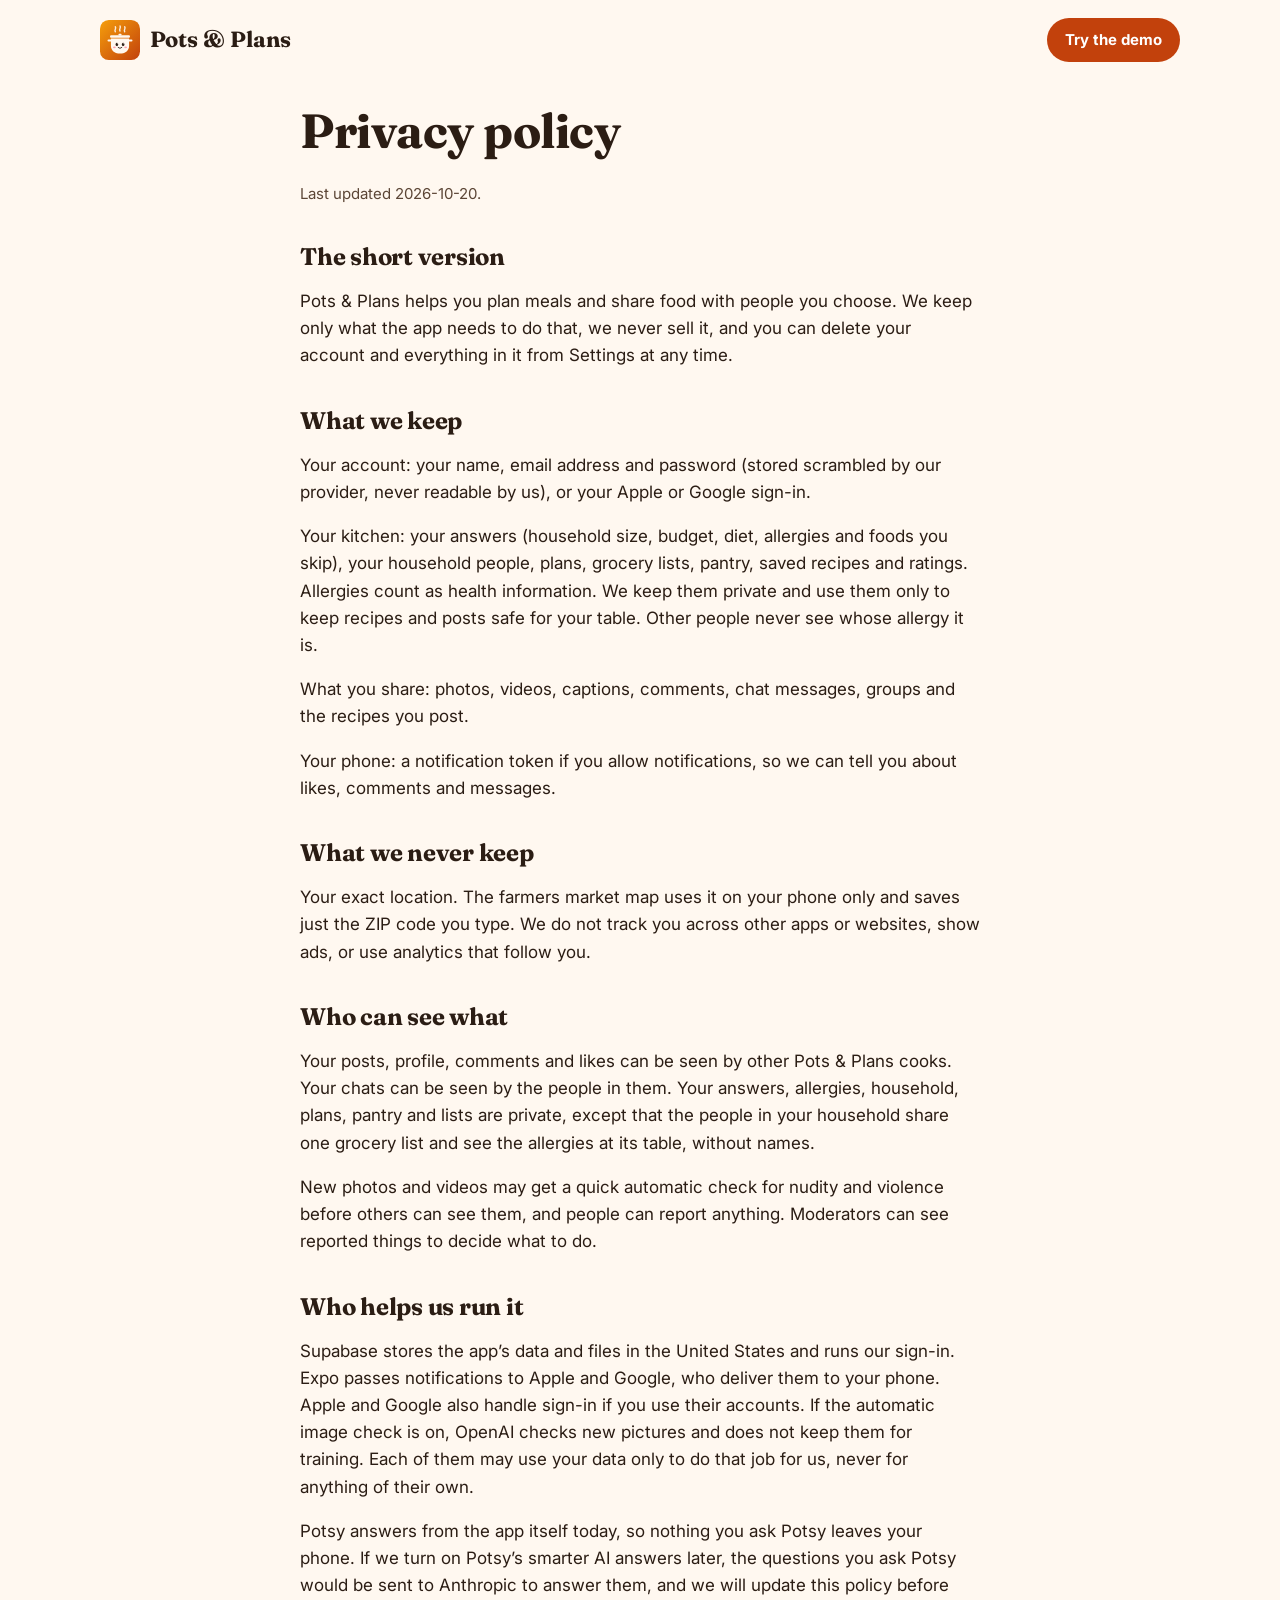
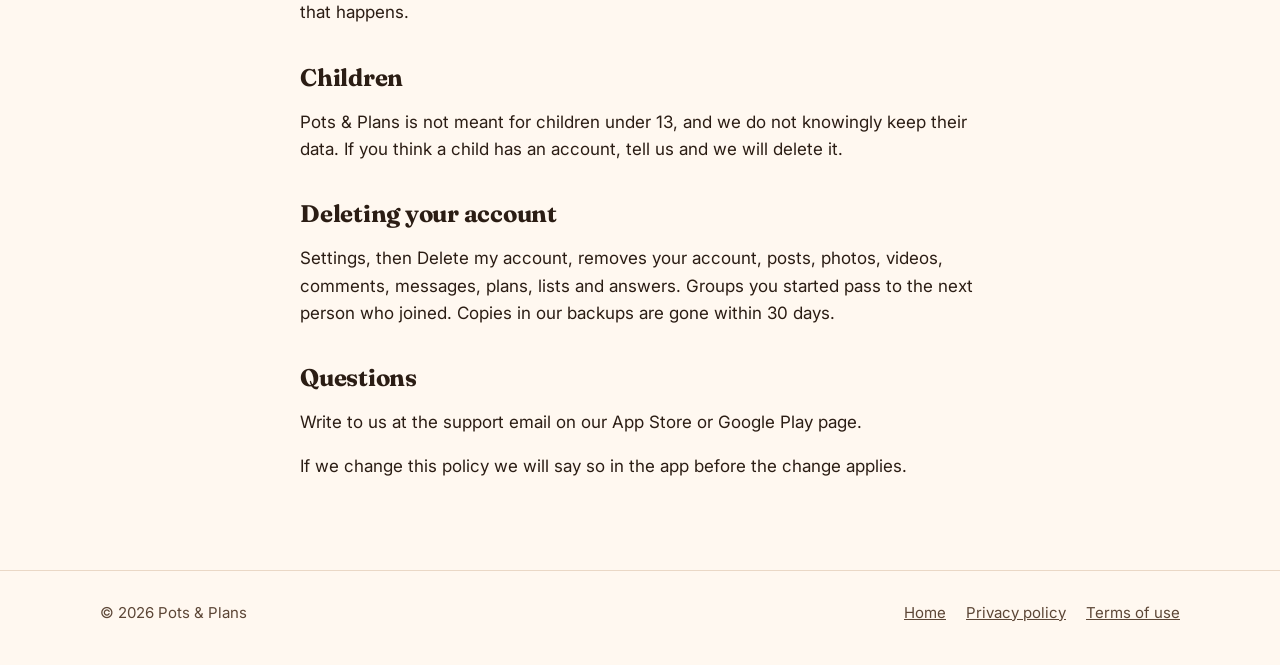
==== privacy/index.html @ 4e40d7f4 "Pots & Plans website: landing page, privacy, terms Co-Authored-By: Claude Opus 5.5 <noreply@anthropi" ====
<!doctype html>
<html lang="en">
<head>
  <meta charset="utf-8">
  <meta name="viewport" content="width=device-width, initial-scale=1">
  <title>Privacy policy | Pots &amp; Plans</title>
  <meta name="description" content="The Pots &amp; Plans privacy policy.">
  <meta name="theme-color" content="#c2410c">
  <link rel="icon" href="/favicon.png">
  <link rel="apple-touch-icon" href="/apple-touch-icon.png">
  <link rel="preconnect" href="https://fonts.googleapis.com">
  <link rel="preconnect" href="https://fonts.gstatic.com" crossorigin>
  <link href="https://fonts.googleapis.com/css2?family=Fraunces:opsz,wght@9..144,600;9..144,700&family=Inter:wght@400;600;700&display=swap" rel="stylesheet">
  <link rel="stylesheet" href="/style.css">
</head>
<body>
  <header class="top">
    <div class="wrap">
      <a class="brand" href="/"><img src="/img/logo.svg" alt="">Pots &amp; Plans</a>
      <nav><a class="btn small" href="https://enocherdner.github.io/pots-and-plans-demo/">Try the demo</a></nav>
    </div>
  </header>
  <main>
    <article class="legal">
      <h1>Privacy policy</h1>
      <p class="updated">Last updated 2026-10-20.</p>
      <h2>The short version</h2>
      <p>Pots &amp; Plans helps you plan meals and share food with people you choose. We keep only what the app needs to do that, we never sell it, and you can delete your account and everything in it from Settings at any time.</p>
      <h2>What we keep</h2>
      <p>Your account: your name, email address and password (stored scrambled by our provider, never readable by us), or your Apple or Google sign-in.</p>
      <p>Your kitchen: your answers (household size, budget, diet, allergies and foods you skip), your household people, plans, grocery lists, pantry, saved recipes and ratings. Allergies count as health information. We keep them private and use them only to keep recipes and posts safe for your table. Other people never see whose allergy it is.</p>
      <p>What you share: photos, videos, captions, comments, chat messages, groups and the recipes you post.</p>
      <p>Your phone: a notification token if you allow notifications, so we can tell you about likes, comments and messages.</p>
      <h2>What we never keep</h2>
      <p>Your exact location. The farmers market map uses it on your phone only and saves just the ZIP code you type. We do not track you across other apps or websites, show ads, or use analytics that follow you.</p>
      <h2>Who can see what</h2>
      <p>Your posts, profile, comments and likes can be seen by other Pots &amp; Plans cooks. Your chats can be seen by the people in them. Your answers, allergies, household, plans, pantry and lists are private, except that the people in your household share one grocery list and see the allergies at its table, without names.</p>
      <p>New photos and videos may get a quick automatic check for nudity and violence before others can see them, and people can report anything. Moderators can see reported things to decide what to do.</p>
      <h2>Who helps us run it</h2>
      <p>Supabase stores the app’s data and files in the United States and runs our sign-in. Expo passes notifications to Apple and Google, who deliver them to your phone. Apple and Google also handle sign-in if you use their accounts. If the automatic image check is on, OpenAI checks new pictures and does not keep them for training. Each of them may use your data only to do that job for us, never for anything of their own.</p>
      <p>Potsy answers from the app itself today, so nothing you ask Potsy leaves your phone. If we turn on Potsy’s smarter AI answers later, the questions you ask Potsy would be sent to Anthropic to answer them, and we will update this policy before that happens.</p>
      <h2>Children</h2>
      <p>Pots &amp; Plans is not meant for children under 13, and we do not knowingly keep their data. If you think a child has an account, tell us and we will delete it.</p>
      <h2>Deleting your account</h2>
      <p>Settings, then Delete my account, removes your account, posts, photos, videos, comments, messages, plans, lists and answers. Groups you started pass to the next person who joined. Copies in our backups are gone within 30 days.</p>
      <h2>Questions</h2>
      <p>Write to us at the support email on our App Store or Google Play page.</p>
      <p>If we change this policy we will say so in the app before the change applies.</p>
    </article>
  </main>
  <footer>
    <div class="wrap">
      <span>&copy; 2026 Pots &amp; Plans</span>
      <nav>
        <a href="/">Home</a>
        <a href="/privacy/">Privacy policy</a>
        <a href="/terms/">Terms of use</a>
      </nav>
    </div>
  </footer>
</body>
</html>
---- style.css ----
:root {
  --bg: #fff8f0;
  --surface: #ffffff;
  --ink: #2b1d14;
  --ink-soft: #5c4636;
  --line: #ead8c6;
  --brand: #c2410c;
  --brand-dark: #9a3412;
  --brand-soft: #fde4d3;
  --green: #3f6212;
  --green-soft: #e7f0d6;
  --radius: 22px;
}
* { box-sizing: border-box; }
html { -webkit-text-size-adjust: 100%; scroll-behavior: smooth; }
body {
  margin: 0;
  background: var(--bg);
  color: var(--ink);
  font: 17px/1.6 "Inter", system-ui, -apple-system, "Segoe UI", sans-serif;
}
img { max-width: 100%; display: block; }
a { color: var(--brand); }
h1, h2, h3 { font-family: "Fraunces", Georgia, serif; line-height: 1.12; margin: 0 0 .5em; letter-spacing: -0.01em; }
.wrap { max-width: 1120px; margin: 0 auto; padding: 0 20px; }

/* Top bar */
.top { padding: 18px 0; }
.top .wrap { display: flex; align-items: center; justify-content: space-between; gap: 12px; }
.brand { display: flex; align-items: center; gap: 10px; text-decoration: none; color: var(--ink); font-family: "Fraunces", Georgia, serif; font-weight: 700; font-size: 22px; }
.brand img { width: 40px; height: 40px; }
.top nav { display: flex; gap: 18px; align-items: center; font-size: 15px; }
.top nav a { color: var(--ink-soft); text-decoration: none; }
.top nav a:hover { color: var(--brand); }
.top nav a.btn, .top nav a.btn:hover { color: #fff; }

/* Buttons */
.btn {
  display: inline-flex; align-items: center; justify-content: center; gap: 8px;
  background: var(--brand); color: #fff; text-decoration: none; font-weight: 700;
  padding: 15px 26px; border-radius: 999px; font-size: 17px;
  box-shadow: 0 6px 18px rgba(194, 65, 12, .28);
  transition: background .15s, transform .15s;
}
.btn:hover { background: var(--brand-dark); transform: translateY(-1px); }
.btn.small { padding: 10px 18px; font-size: 15px; box-shadow: none; }
.btn.ghost { background: transparent; color: var(--brand); border: 2px solid var(--brand); box-shadow: none; }
.btn.ghost:hover { background: var(--brand-soft); }

/* Hero */
.hero { padding: 36px 0 64px; }
.hero .wrap { display: grid; grid-template-columns: 1.05fr .95fr; gap: 48px; align-items: center; }
.eyebrow { display: inline-block; background: var(--brand-soft); color: var(--brand-dark); font-weight: 700; font-size: 14px; padding: 6px 14px; border-radius: 999px; margin-bottom: 18px; }
.hero h1 { font-size: clamp(40px, 6vw, 66px); }
.hero h1 em { font-style: normal; color: var(--brand); }
.hero p.lead { font-size: 20px; color: var(--ink-soft); max-width: 34em; margin: 0 0 28px; }
.cta-row { display: flex; flex-wrap: wrap; gap: 12px; align-items: center; }
.note { font-size: 14px; color: var(--ink-soft); margin-top: 14px; }
.hero-phones { position: relative; display: flex; justify-content: center; min-height: 560px; }
.hero-phones .phone { position: absolute; left: 50%; width: 260px; }
.hero-phones .phone.back { transform: translateX(calc(-50% - 110px)) rotate(-6deg) scale(.9); top: 40px; opacity: .97; }
.hero-phones .phone.front { transform: translateX(calc(-50% + 90px)) rotate(4deg); top: 0; }
.hero-phones .potsy { position: absolute; width: 120px; bottom: -10px; left: 8%; filter: drop-shadow(0 8px 14px rgba(0,0,0,.15)); }

/* Phone frame */
.phone {
  border-radius: 38px; padding: 9px; background: #1c130d;
  box-shadow: 0 30px 60px rgba(43, 29, 20, .22), 0 4px 10px rgba(43, 29, 20, .1);
}
.phone img { border-radius: 30px; width: 100%; aspect-ratio: 440 / 956; object-fit: cover; object-position: top; background: var(--bg); }

/* Sections */
section { padding: 72px 0; }
section.alt { background: var(--surface); border-top: 1px solid var(--line); border-bottom: 1px solid var(--line); }
.section-head { text-align: center; max-width: 640px; margin: 0 auto 44px; }
.section-head h2 { font-size: clamp(30px, 4vw, 44px); }
.section-head p { color: var(--ink-soft); font-size: 18px; margin: 0; }

.features { display: grid; grid-template-columns: repeat(3, 1fr); gap: 20px; }
.feature { background: var(--surface); border: 1px solid var(--line); border-radius: var(--radius); padding: 26px; }
section.alt .feature { background: var(--bg); }
.feature .icon { font-size: 30px; line-height: 1; margin-bottom: 12px; }
.feature h3 { font-size: 21px; margin-bottom: 6px; }
.feature p { margin: 0; color: var(--ink-soft); font-size: 16px; }

/* Screenshot rail */
.rail { display: flex; gap: 26px; overflow-x: auto; scroll-snap-type: x mandatory; padding: 10px 20px 34px; margin: 0 -20px; -webkit-overflow-scrolling: touch; }
.rail figure { margin: 0; flex: 0 0 240px; scroll-snap-align: center; text-align: center; }
.rail figcaption { margin-top: 14px; font-weight: 700; font-size: 15px; }
.rail figcaption span { display: block; font-weight: 400; color: var(--ink-soft); font-size: 14px; }

/* Potsy band */
.potsy-band .wrap { display: grid; grid-template-columns: 200px 1fr; gap: 36px; align-items: center; background: var(--brand-soft); border-radius: 32px; padding: 40px; }
.potsy-band img { width: 100%; }
.potsy-band h2 { font-size: clamp(28px, 3.6vw, 40px); }
.potsy-band p { color: var(--ink-soft); margin: 0 0 20px; font-size: 18px; }

/* Final CTA */
.final { text-align: center; }
.final h2 { font-size: clamp(32px, 4.5vw, 50px); }
.final p { color: var(--ink-soft); font-size: 19px; margin: 0 auto 26px; max-width: 32em; }

/* Footer */
footer { border-top: 1px solid var(--line); padding: 30px 0 40px; font-size: 15px; color: var(--ink-soft); }
footer .wrap { display: flex; flex-wrap: wrap; justify-content: space-between; gap: 14px; align-items: center; }
footer nav { display: flex; gap: 20px; }
footer a { color: var(--ink-soft); }

/* Legal pages */
.legal { max-width: 720px; margin: 0 auto; padding: 24px 20px 72px; }
.legal h1 { font-size: clamp(36px, 5vw, 48px); }
.legal h2 { font-size: 24px; margin-top: 1.6em; }
.legal .updated { color: var(--ink-soft); font-size: 15px; }
.legal p, .legal li { color: var(--ink); }

@media (max-width: 900px) {
  .hero .wrap { grid-template-columns: 1fr; gap: 28px; }
  .hero { text-align: center; padding-top: 16px; }
  .hero p.lead { margin-left: auto; margin-right: auto; }
  .cta-row { justify-content: center; }
  .hero-phones { min-height: 480px; }
  .hero-phones .phone { width: 220px; }
  .hero-phones .phone.back { transform: translateX(calc(-50% - 80px)) rotate(-6deg) scale(.9); }
  .hero-phones .phone.front { transform: translateX(calc(-50% + 70px)) rotate(4deg); }
  .hero-phones .potsy { width: 90px; left: 2%; }
  .features { grid-template-columns: 1fr 1fr; }
  .potsy-band .wrap { grid-template-columns: 1fr; text-align: center; padding: 30px 22px; }
  .potsy-band img { width: 140px; margin: 0 auto; }
}
@media (max-width: 600px) {
  body { font-size: 16px; }
  .top nav .hide-sm { display: none; }
  .features { grid-template-columns: 1fr; }
  section { padding: 56px 0; }
  .hero-phones { min-height: 400px; }
  .hero-phones .phone { width: 180px; border-radius: 30px; padding: 7px; }
  .hero-phones .phone img { border-radius: 24px; }
  .hero-phones .phone.back { transform: translateX(calc(-50% - 62px)) rotate(-6deg) scale(.9); }
  .hero-phones .phone.front { transform: translateX(calc(-50% + 56px)) rotate(4deg); }
  .rail figure { flex-basis: 210px; }
}
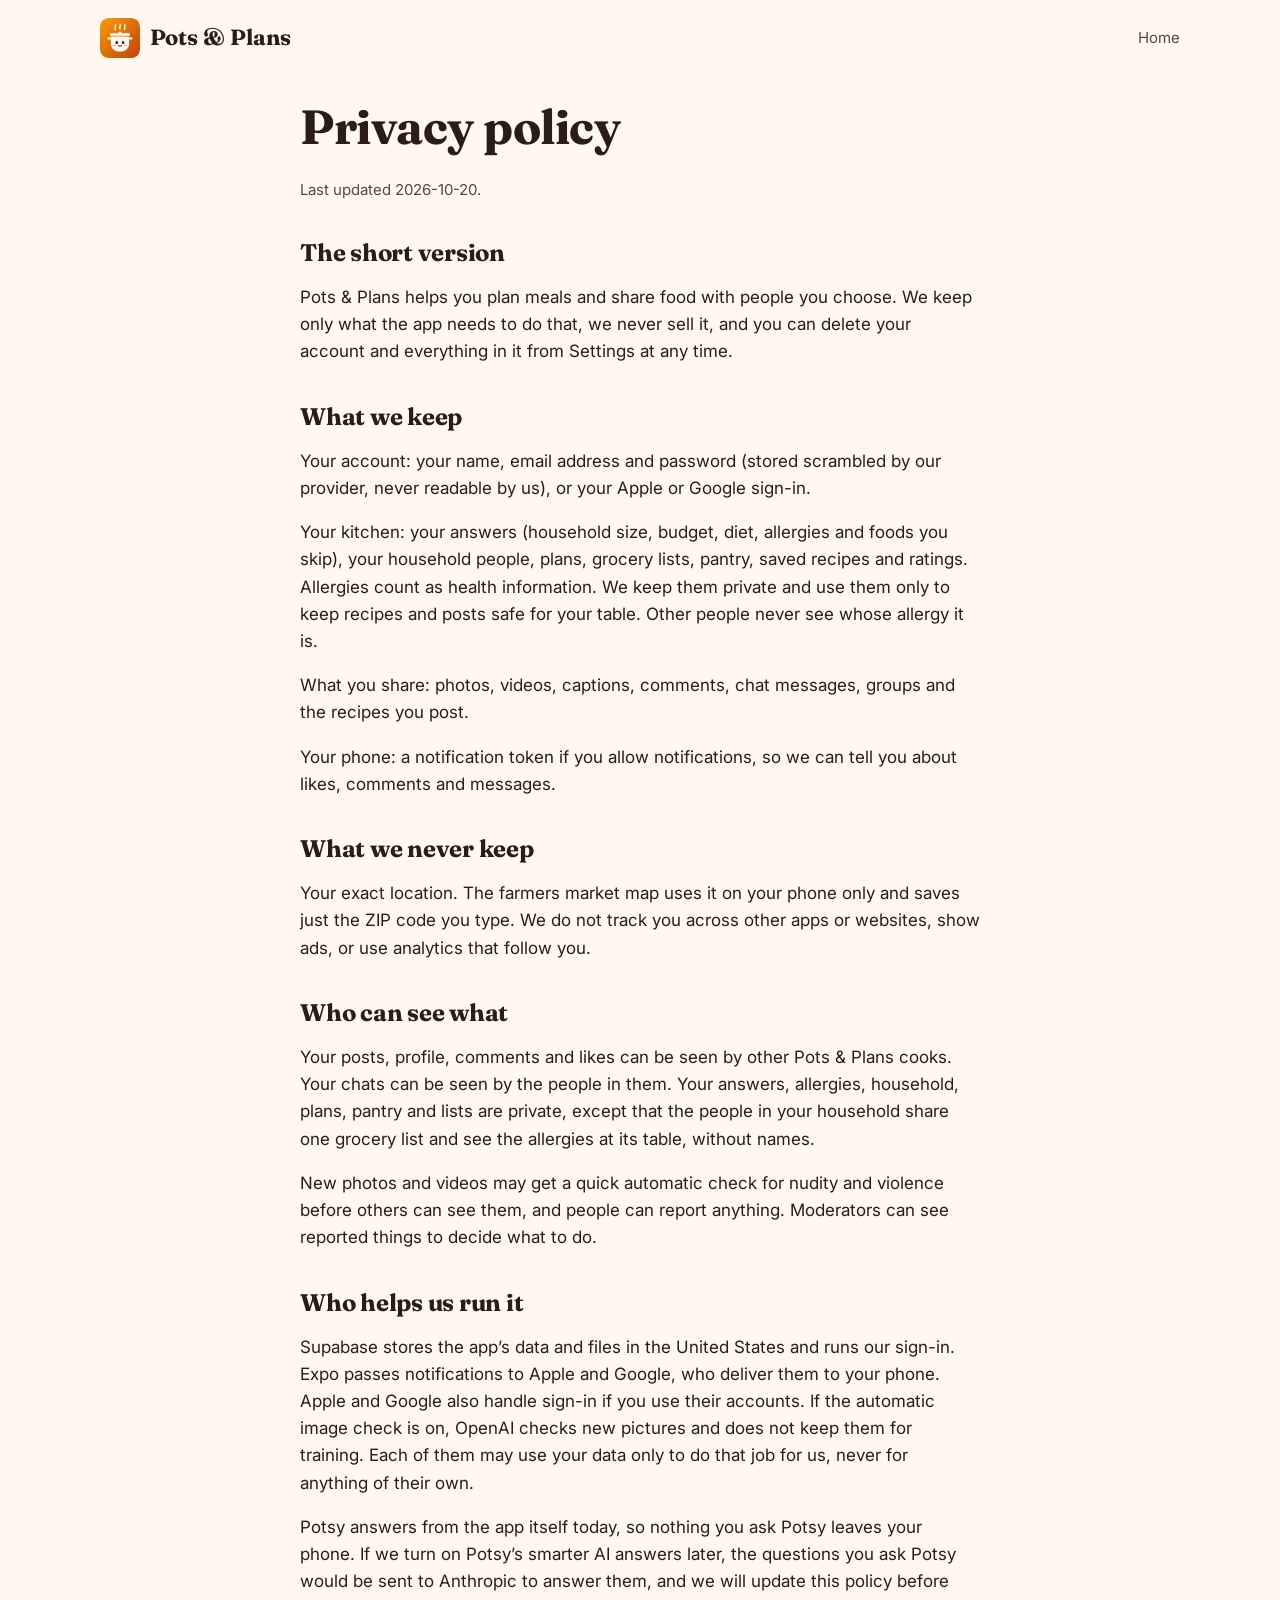
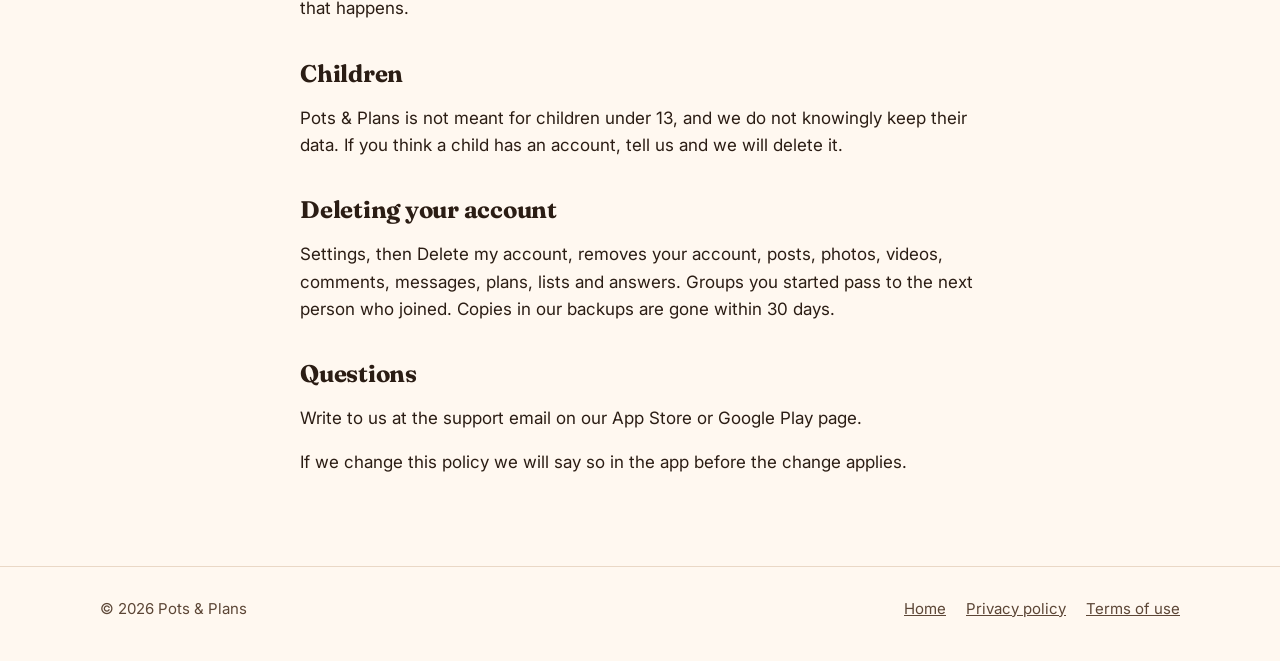
==== commit 6b571986: "Website: Potsy-first copy, coming soon (no demo links), shrimp pasta hero, Potsy beside the phones C" ====
--- a/privacy/index.html
+++ b/privacy/index.html
@@ -11,13 +11,13 @@
   <link rel="preconnect" href="https://fonts.googleapis.com">
   <link rel="preconnect" href="https://fonts.gstatic.com" crossorigin>
   <link href="https://fonts.googleapis.com/css2?family=Fraunces:opsz,wght@9..144,600;9..144,700&family=Inter:wght@400;600;700&display=swap" rel="stylesheet">
-  <link rel="stylesheet" href="/style.css">
+  <link rel="stylesheet" href="/style.css?v=3">
 </head>
 <body>
   <header class="top">
     <div class="wrap">
       <a class="brand" href="/"><img src="/img/logo.svg" alt="">Pots &amp; Plans</a>
-      <nav><a class="btn small" href="https://enocherdner.github.io/pots-and-plans-demo/">Try the demo</a></nav>
+      <nav><a href="/">Home</a></nav>
     </div>
   </header>
   <main>
--- a/style.css
+++ b/style.css
@@ -58,9 +58,9 @@
 .note { font-size: 14px; color: var(--ink-soft); margin-top: 14px; }
 .hero-phones { position: relative; display: flex; justify-content: center; min-height: 560px; }
 .hero-phones .phone { position: absolute; left: 50%; width: 260px; }
-.hero-phones .phone.back { transform: translateX(calc(-50% - 110px)) rotate(-6deg) scale(.9); top: 40px; opacity: .97; }
-.hero-phones .phone.front { transform: translateX(calc(-50% + 90px)) rotate(4deg); top: 0; }
-.hero-phones .potsy { position: absolute; width: 120px; bottom: -10px; left: 8%; filter: drop-shadow(0 8px 14px rgba(0,0,0,.15)); }
+.hero-phones .phone.back { transform: translateX(calc(-50% - 95px)) rotate(-6deg) scale(.9); top: 40px; opacity: .97; }
+.hero-phones .phone.front { transform: translateX(calc(-50% + 95px)) rotate(4deg); top: 0; }
+.hero-phones .potsy { position: absolute; width: 120px; bottom: 10px; left: calc(50% - 360px); filter: drop-shadow(0 8px 14px rgba(0,0,0,.15)); }
 
 /* Phone frame */
 .phone {
@@ -120,9 +120,9 @@
   .cta-row { justify-content: center; }
   .hero-phones { min-height: 480px; }
   .hero-phones .phone { width: 220px; }
-  .hero-phones .phone.back { transform: translateX(calc(-50% - 80px)) rotate(-6deg) scale(.9); }
-  .hero-phones .phone.front { transform: translateX(calc(-50% + 70px)) rotate(4deg); }
-  .hero-phones .potsy { width: 90px; left: 2%; }
+  .hero-phones .phone.back { transform: translateX(calc(-50% - 30px)) rotate(-6deg) scale(.9); }
+  .hero-phones .phone.front { transform: translateX(calc(-50% + 110px)) rotate(4deg); }
+  .hero-phones .potsy { width: 90px; left: calc(50% - 250px); }
   .features { grid-template-columns: 1fr 1fr; }
   .potsy-band .wrap { grid-template-columns: 1fr; text-align: center; padding: 30px 22px; }
   .potsy-band img { width: 140px; margin: 0 auto; }
@@ -135,7 +135,8 @@
   .hero-phones { min-height: 400px; }
   .hero-phones .phone { width: 180px; border-radius: 30px; padding: 7px; }
   .hero-phones .phone img { border-radius: 24px; }
-  .hero-phones .phone.back { transform: translateX(calc(-50% - 62px)) rotate(-6deg) scale(.9); }
-  .hero-phones .phone.front { transform: translateX(calc(-50% + 56px)) rotate(4deg); }
+  .hero-phones .phone.back { transform: translateX(calc(-50% - 12px)) rotate(-6deg) scale(.9); }
+  .hero-phones .phone.front { transform: translateX(calc(-50% + 90px)) rotate(4deg); }
+  .hero-phones .potsy { width: 64px; left: 2px; bottom: 0; }
   .rail figure { flex-basis: 210px; }
 }
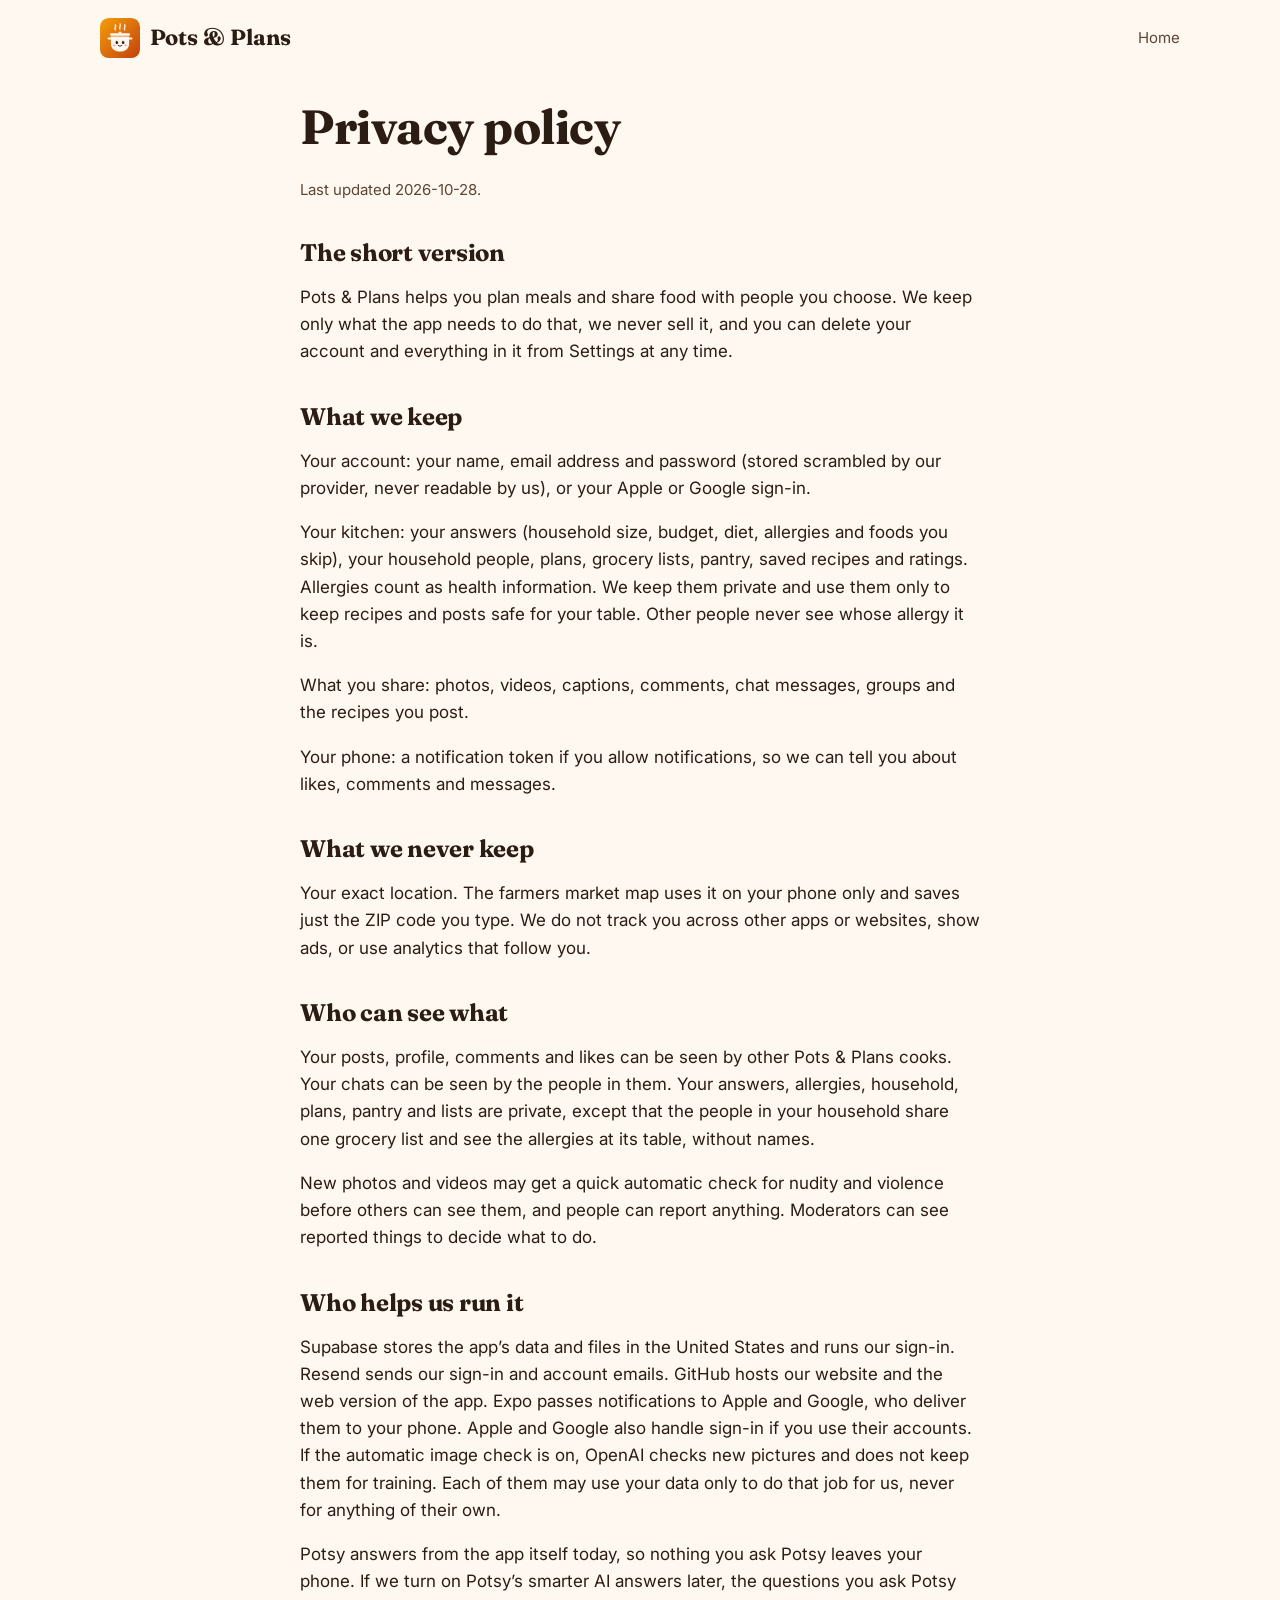
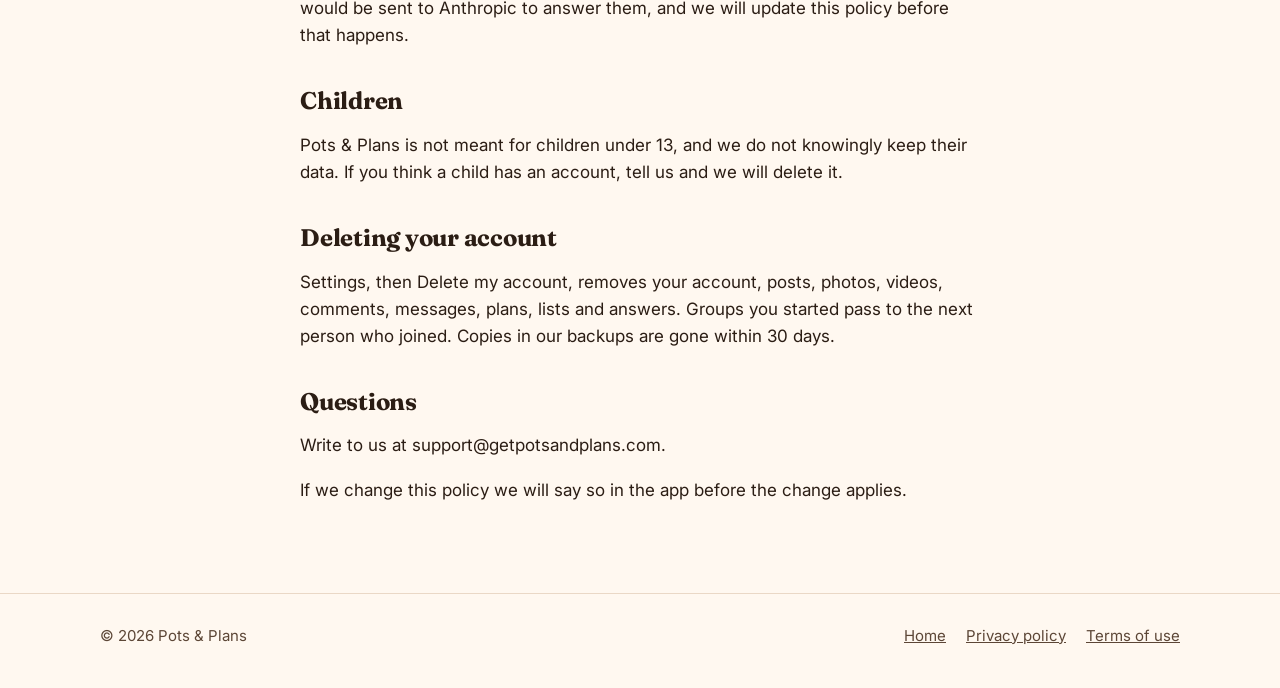
==== commit 5067ddd8: "Legal pages: support@getpotsandplans.com, Resend and GitHub named, updated 2026-10-28" ====
--- a/privacy/index.html
+++ b/privacy/index.html
@@ -11,7 +11,7 @@
   <link rel="preconnect" href="https://fonts.googleapis.com">
   <link rel="preconnect" href="https://fonts.gstatic.com" crossorigin>
   <link href="https://fonts.googleapis.com/css2?family=Fraunces:opsz,wght@9..144,600;9..144,700&family=Inter:wght@400;600;700&display=swap" rel="stylesheet">
-  <link rel="stylesheet" href="/style.css?v=3">
+  <link rel="stylesheet" href="/style.css">
 </head>
 <body>
   <header class="top">
@@ -23,7 +23,7 @@
   <main>
     <article class="legal">
       <h1>Privacy policy</h1>
-      <p class="updated">Last updated 2026-10-20.</p>
+      <p class="updated">Last updated 2026-10-28.</p>
       <h2>The short version</h2>
       <p>Pots &amp; Plans helps you plan meals and share food with people you choose. We keep only what the app needs to do that, we never sell it, and you can delete your account and everything in it from Settings at any time.</p>
       <h2>What we keep</h2>
@@ -37,14 +37,14 @@
       <p>Your posts, profile, comments and likes can be seen by other Pots &amp; Plans cooks. Your chats can be seen by the people in them. Your answers, allergies, household, plans, pantry and lists are private, except that the people in your household share one grocery list and see the allergies at its table, without names.</p>
       <p>New photos and videos may get a quick automatic check for nudity and violence before others can see them, and people can report anything. Moderators can see reported things to decide what to do.</p>
       <h2>Who helps us run it</h2>
-      <p>Supabase stores the app’s data and files in the United States and runs our sign-in. Expo passes notifications to Apple and Google, who deliver them to your phone. Apple and Google also handle sign-in if you use their accounts. If the automatic image check is on, OpenAI checks new pictures and does not keep them for training. Each of them may use your data only to do that job for us, never for anything of their own.</p>
+      <p>Supabase stores the app’s data and files in the United States and runs our sign-in. Resend sends our sign-in and account emails. GitHub hosts our website and the web version of the app. Expo passes notifications to Apple and Google, who deliver them to your phone. Apple and Google also handle sign-in if you use their accounts. If the automatic image check is on, OpenAI checks new pictures and does not keep them for training. Each of them may use your data only to do that job for us, never for anything of their own.</p>
       <p>Potsy answers from the app itself today, so nothing you ask Potsy leaves your phone. If we turn on Potsy’s smarter AI answers later, the questions you ask Potsy would be sent to Anthropic to answer them, and we will update this policy before that happens.</p>
       <h2>Children</h2>
       <p>Pots &amp; Plans is not meant for children under 13, and we do not knowingly keep their data. If you think a child has an account, tell us and we will delete it.</p>
       <h2>Deleting your account</h2>
       <p>Settings, then Delete my account, removes your account, posts, photos, videos, comments, messages, plans, lists and answers. Groups you started pass to the next person who joined. Copies in our backups are gone within 30 days.</p>
       <h2>Questions</h2>
-      <p>Write to us at the support email on our App Store or Google Play page.</p>
+      <p>Write to us at support@getpotsandplans.com.</p>
       <p>If we change this policy we will say so in the app before the change applies.</p>
     </article>
   </main>
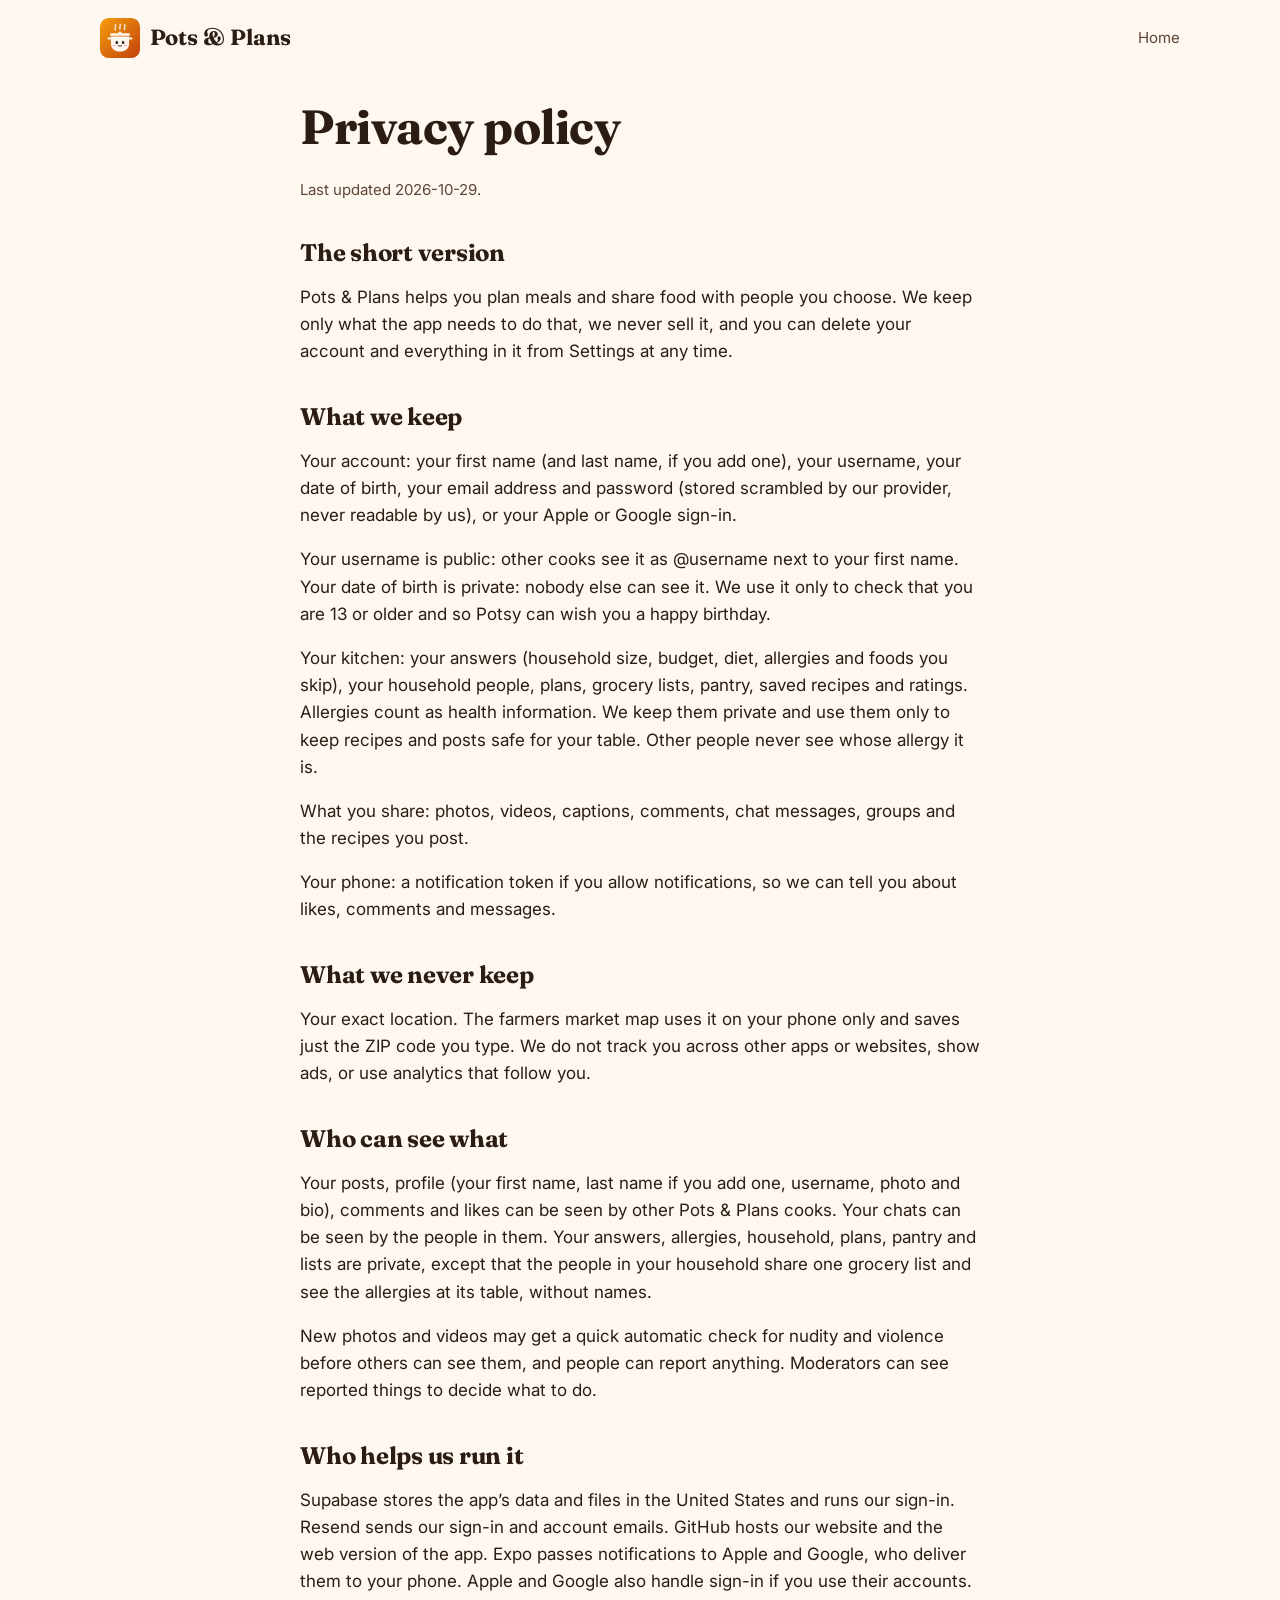
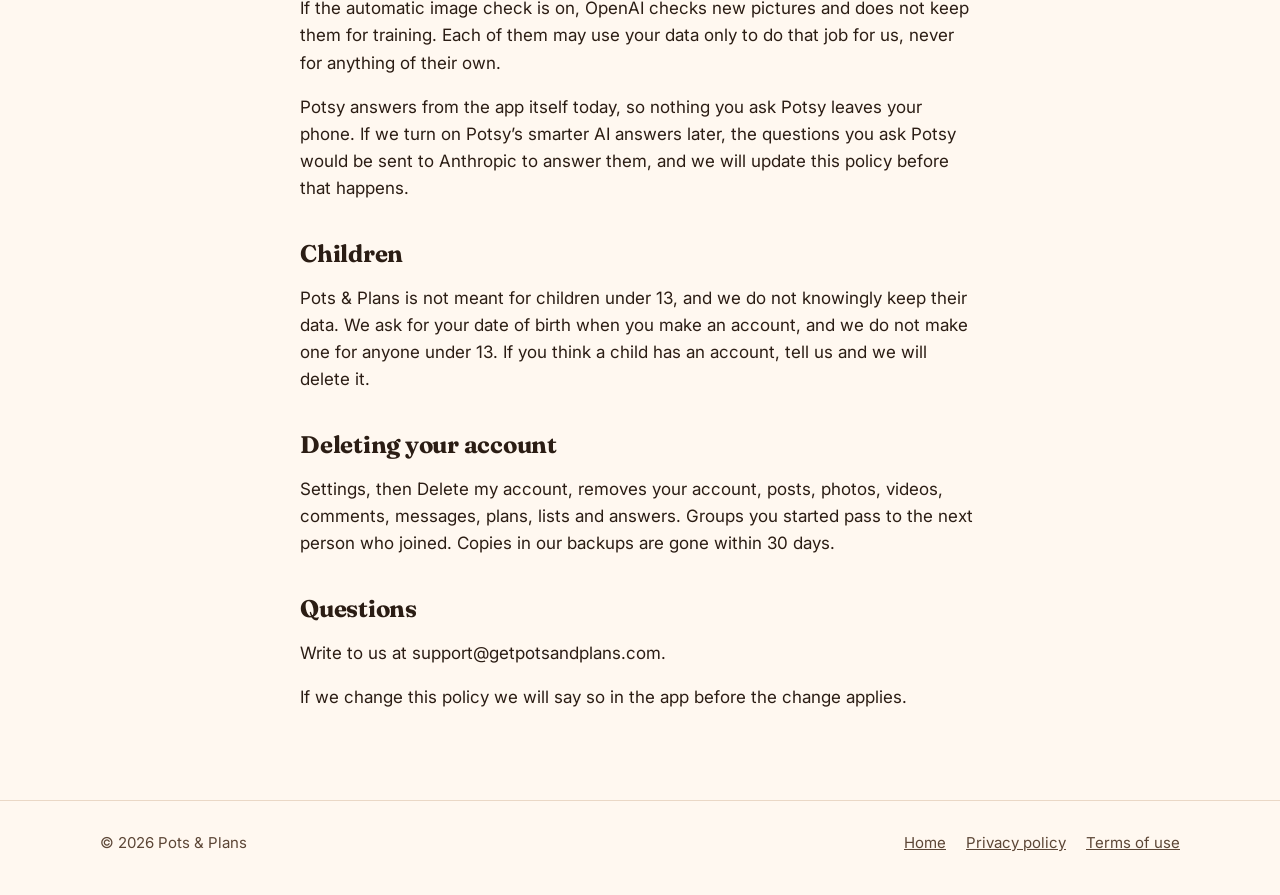
==== commit 7d029dae: "Legal pages: username and date of birth (privacy 2026-10-29)" ====
--- a/privacy/index.html
+++ b/privacy/index.html
@@ -23,24 +23,25 @@
   <main>
     <article class="legal">
       <h1>Privacy policy</h1>
-      <p class="updated">Last updated 2026-10-28.</p>
+      <p class="updated">Last updated 2026-10-29.</p>
       <h2>The short version</h2>
       <p>Pots &amp; Plans helps you plan meals and share food with people you choose. We keep only what the app needs to do that, we never sell it, and you can delete your account and everything in it from Settings at any time.</p>
       <h2>What we keep</h2>
-      <p>Your account: your name, email address and password (stored scrambled by our provider, never readable by us), or your Apple or Google sign-in.</p>
+      <p>Your account: your first name (and last name, if you add one), your username, your date of birth, your email address and password (stored scrambled by our provider, never readable by us), or your Apple or Google sign-in.</p>
+      <p>Your username is public: other cooks see it as @username next to your first name. Your date of birth is private: nobody else can see it. We use it only to check that you are 13 or older and so Potsy can wish you a happy birthday.</p>
       <p>Your kitchen: your answers (household size, budget, diet, allergies and foods you skip), your household people, plans, grocery lists, pantry, saved recipes and ratings. Allergies count as health information. We keep them private and use them only to keep recipes and posts safe for your table. Other people never see whose allergy it is.</p>
       <p>What you share: photos, videos, captions, comments, chat messages, groups and the recipes you post.</p>
       <p>Your phone: a notification token if you allow notifications, so we can tell you about likes, comments and messages.</p>
       <h2>What we never keep</h2>
       <p>Your exact location. The farmers market map uses it on your phone only and saves just the ZIP code you type. We do not track you across other apps or websites, show ads, or use analytics that follow you.</p>
       <h2>Who can see what</h2>
-      <p>Your posts, profile, comments and likes can be seen by other Pots &amp; Plans cooks. Your chats can be seen by the people in them. Your answers, allergies, household, plans, pantry and lists are private, except that the people in your household share one grocery list and see the allergies at its table, without names.</p>
+      <p>Your posts, profile (your first name, last name if you add one, username, photo and bio), comments and likes can be seen by other Pots &amp; Plans cooks. Your chats can be seen by the people in them. Your answers, allergies, household, plans, pantry and lists are private, except that the people in your household share one grocery list and see the allergies at its table, without names.</p>
       <p>New photos and videos may get a quick automatic check for nudity and violence before others can see them, and people can report anything. Moderators can see reported things to decide what to do.</p>
       <h2>Who helps us run it</h2>
       <p>Supabase stores the app’s data and files in the United States and runs our sign-in. Resend sends our sign-in and account emails. GitHub hosts our website and the web version of the app. Expo passes notifications to Apple and Google, who deliver them to your phone. Apple and Google also handle sign-in if you use their accounts. If the automatic image check is on, OpenAI checks new pictures and does not keep them for training. Each of them may use your data only to do that job for us, never for anything of their own.</p>
       <p>Potsy answers from the app itself today, so nothing you ask Potsy leaves your phone. If we turn on Potsy’s smarter AI answers later, the questions you ask Potsy would be sent to Anthropic to answer them, and we will update this policy before that happens.</p>
       <h2>Children</h2>
-      <p>Pots &amp; Plans is not meant for children under 13, and we do not knowingly keep their data. If you think a child has an account, tell us and we will delete it.</p>
+      <p>Pots &amp; Plans is not meant for children under 13, and we do not knowingly keep their data. We ask for your date of birth when you make an account, and we do not make one for anyone under 13. If you think a child has an account, tell us and we will delete it.</p>
       <h2>Deleting your account</h2>
       <p>Settings, then Delete my account, removes your account, posts, photos, videos, comments, messages, plans, lists and answers. Groups you started pass to the next person who joined. Copies in our backups are gone within 30 days.</p>
       <h2>Questions</h2>
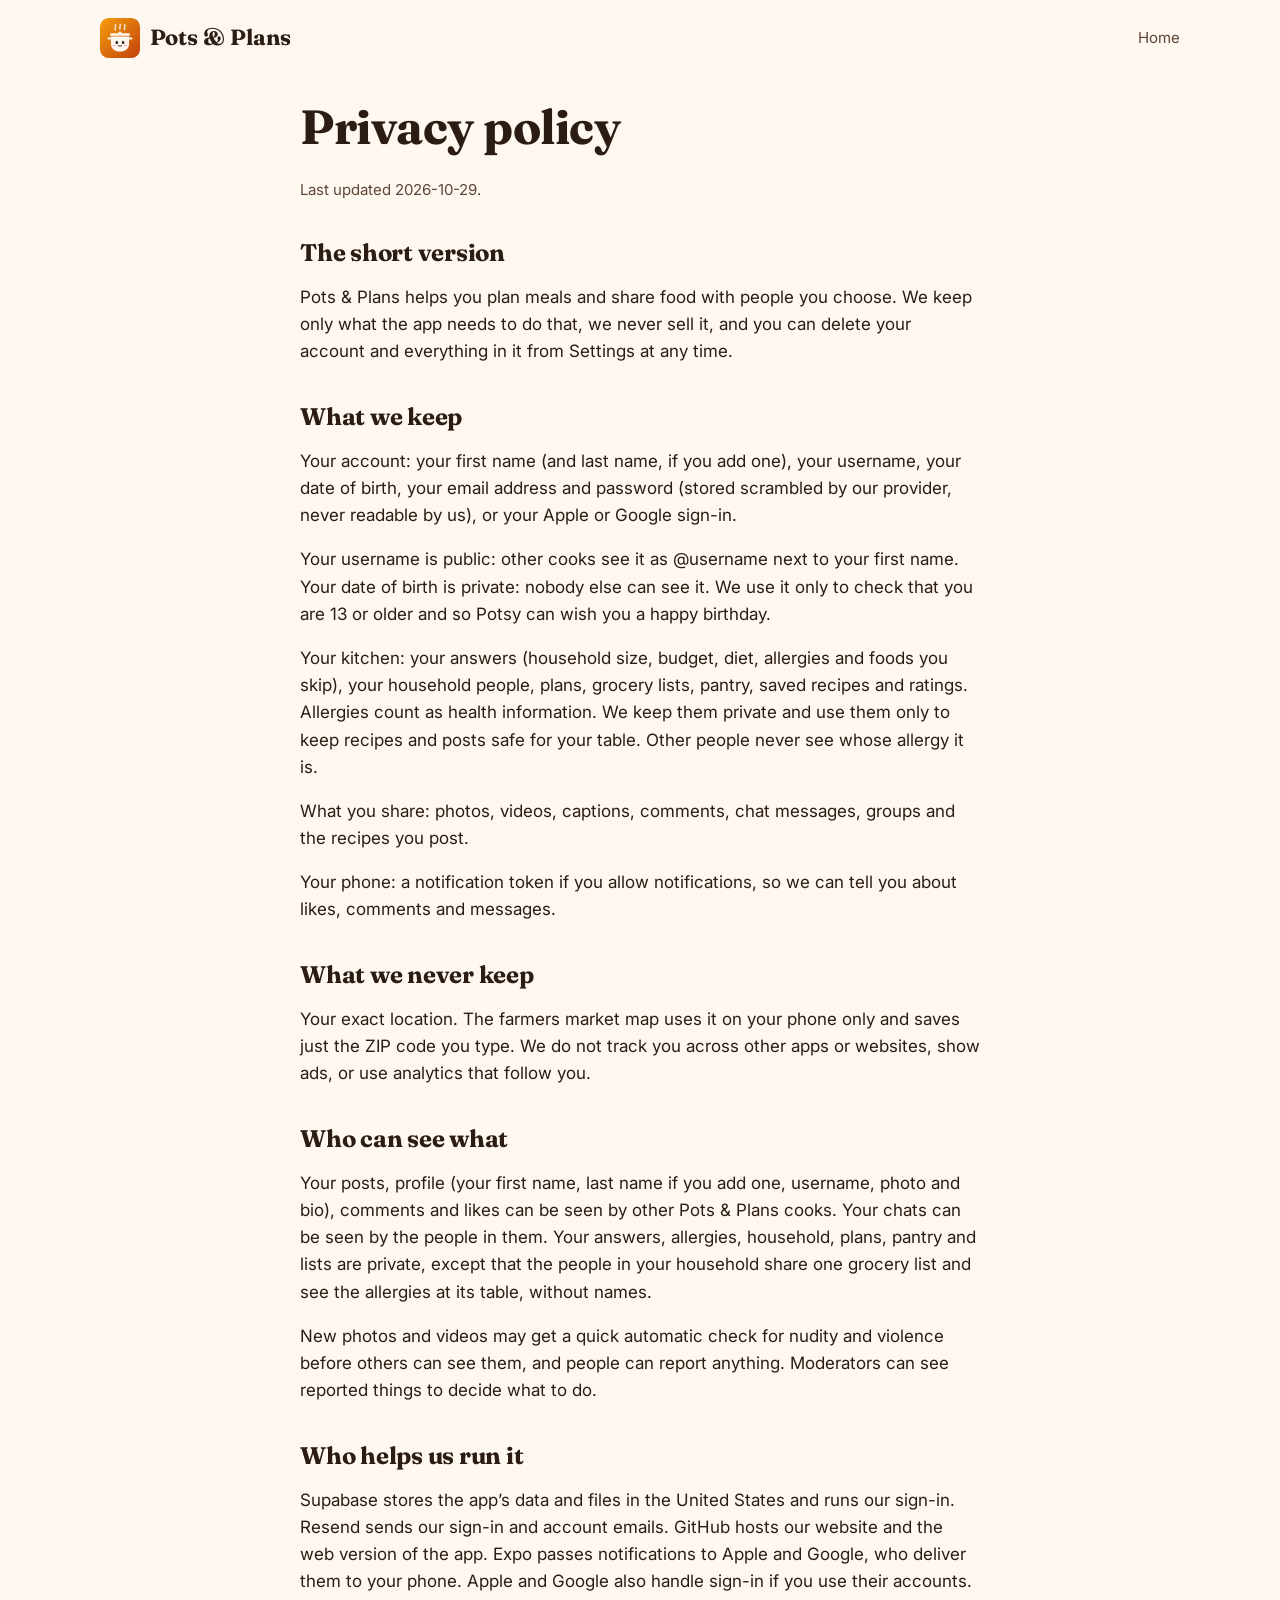
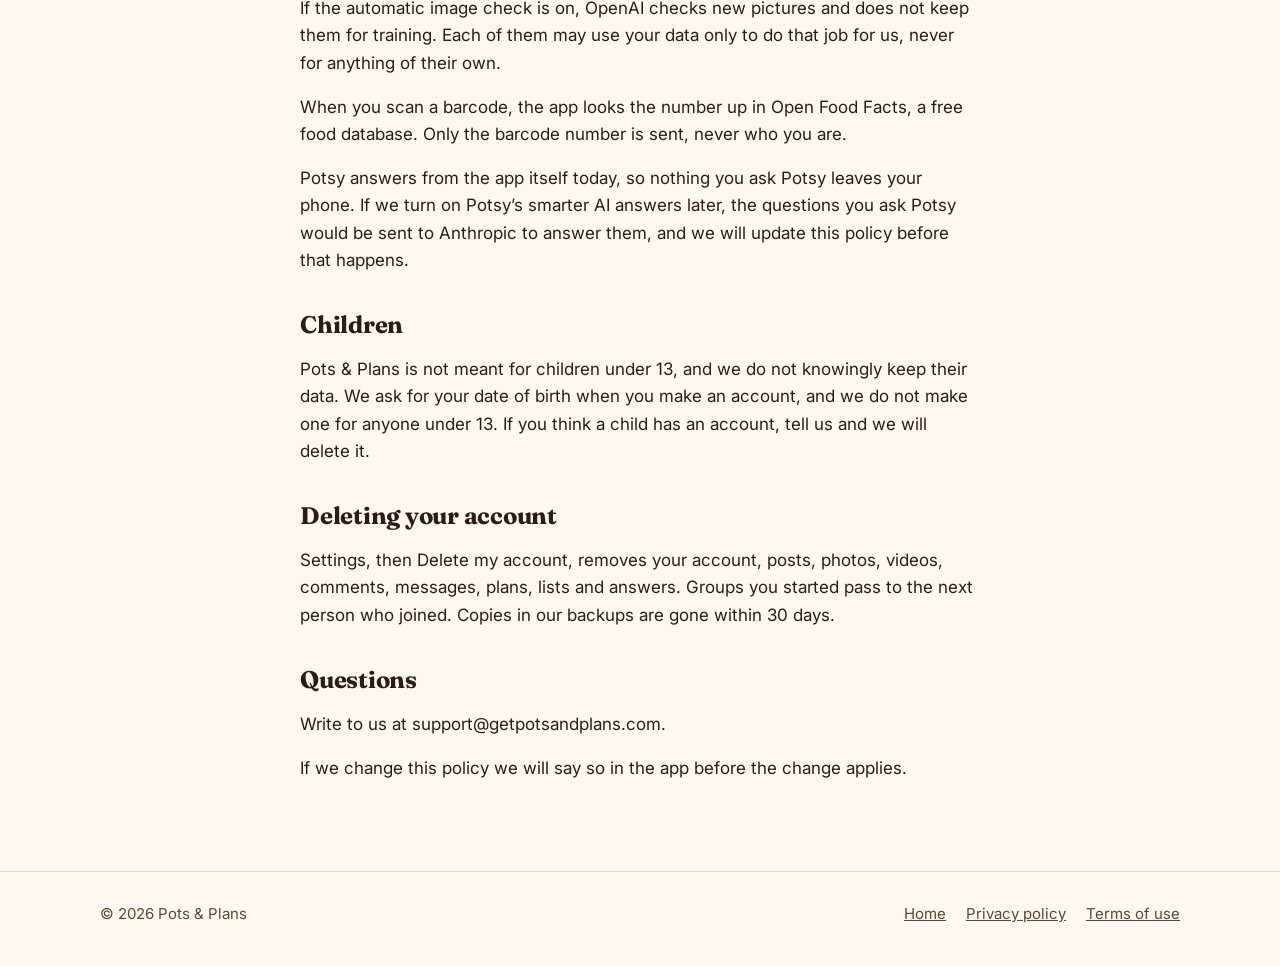
==== commit af7bf408: "Website: fresh store-build screenshots, Wave 5a-5c features, terms with zero-tolerance guidelines - " ====
--- a/privacy/index.html
+++ b/privacy/index.html
@@ -39,6 +39,7 @@
       <p>New photos and videos may get a quick automatic check for nudity and violence before others can see them, and people can report anything. Moderators can see reported things to decide what to do.</p>
       <h2>Who helps us run it</h2>
       <p>Supabase stores the app’s data and files in the United States and runs our sign-in. Resend sends our sign-in and account emails. GitHub hosts our website and the web version of the app. Expo passes notifications to Apple and Google, who deliver them to your phone. Apple and Google also handle sign-in if you use their accounts. If the automatic image check is on, OpenAI checks new pictures and does not keep them for training. Each of them may use your data only to do that job for us, never for anything of their own.</p>
+      <p>When you scan a barcode, the app looks the number up in Open Food Facts, a free food database. Only the barcode number is sent, never who you are.</p>
       <p>Potsy answers from the app itself today, so nothing you ask Potsy leaves your phone. If we turn on Potsy’s smarter AI answers later, the questions you ask Potsy would be sent to Anthropic to answer them, and we will update this policy before that happens.</p>
       <h2>Children</h2>
       <p>Pots &amp; Plans is not meant for children under 13, and we do not knowingly keep their data. We ask for your date of birth when you make an account, and we do not make one for anyone under 13. If you think a child has an account, tell us and we will delete it.</p>
--- a/style.css
+++ b/style.css
@@ -19,7 +19,7 @@
   color: var(--ink);
   font: 17px/1.6 "Inter", system-ui, -apple-system, "Segoe UI", sans-serif;
 }
-img { max-width: 100%; display: block; }
+img { max-width: 100%; height: auto; display: block; }
 a { color: var(--brand); }
 h1, h2, h3 { font-family: "Fraunces", Georgia, serif; line-height: 1.12; margin: 0 0 .5em; letter-spacing: -0.01em; }
 .wrap { max-width: 1120px; margin: 0 auto; padding: 0 20px; }
